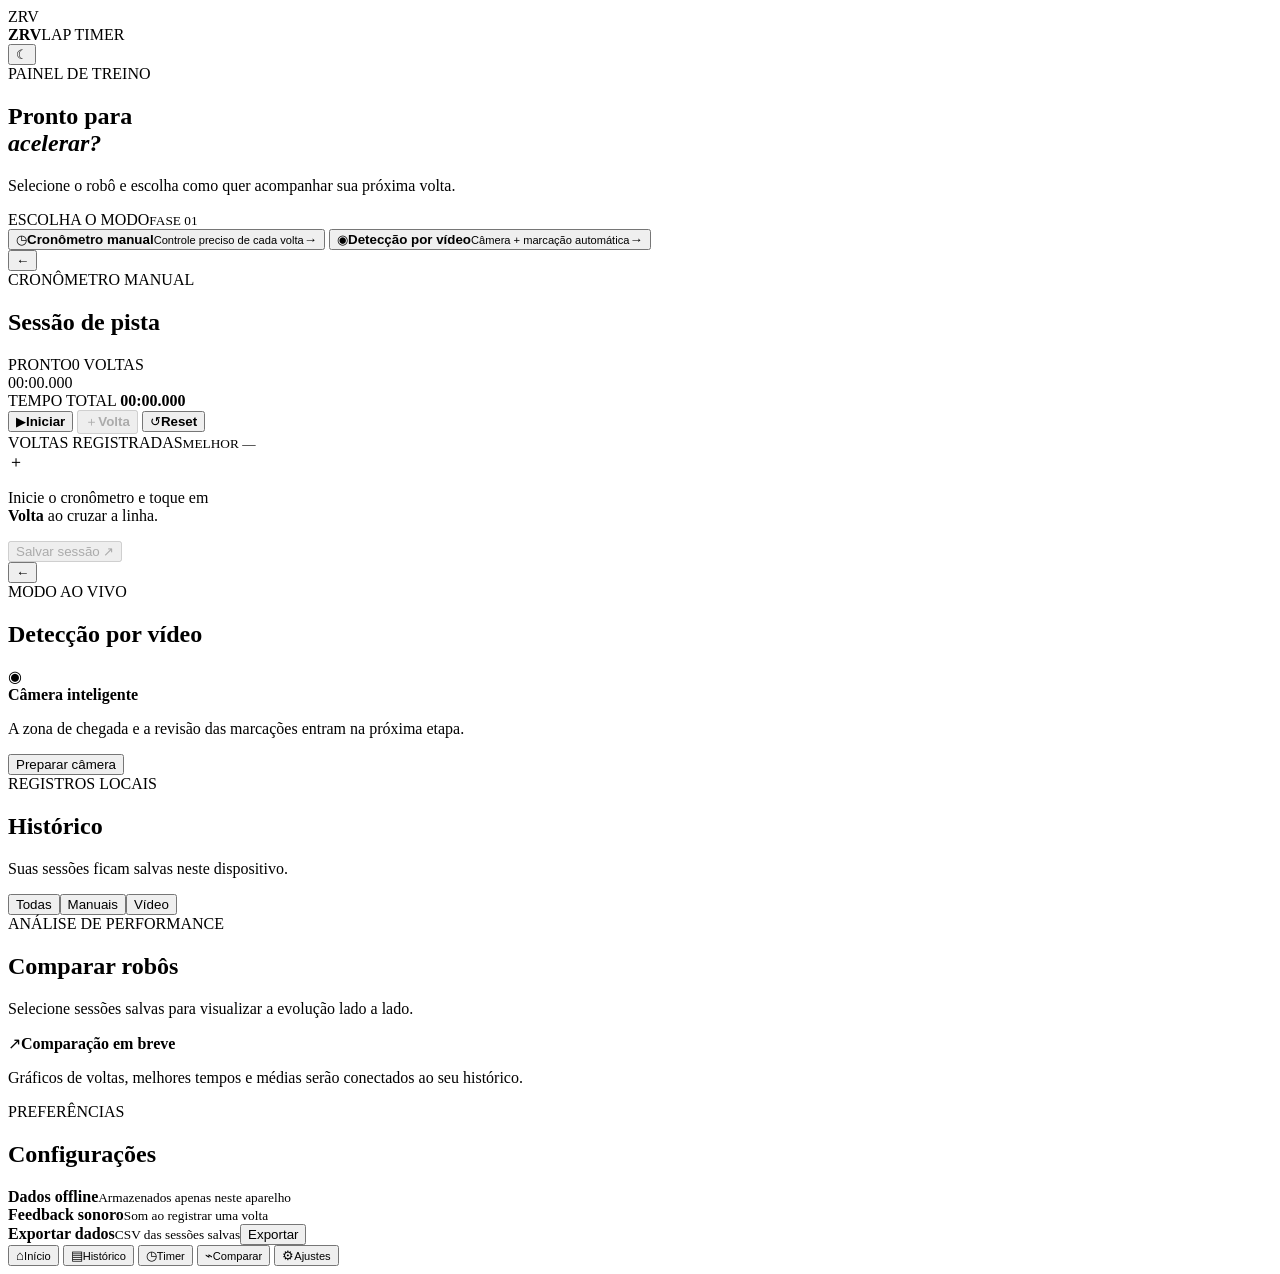
==== index.html @ 2694ff8b "Add ZRV Lap Timer PWA: index.html" ====
<!doctype html>
<html lang="pt-BR">
<head>
  <meta charset="UTF-8" />
  <meta name="viewport" content="width=device-width, initial-scale=1, viewport-fit=cover" />
  <meta name="theme-color" content="#090d16" />
  <meta name="description" content="Cronômetro e análise de voltas para os robôs Zhort, Rios e Vendra." />
  <link rel="manifest" href="manifest.webmanifest" />
  <link rel="icon" href="assets/icon.svg" type="image/svg+xml" />
  <link rel="stylesheet" href="styles.css" />
  <title>ZRV Lap Timer</title>
</head>
<body>
  <div class="app-shell">
    <header class="topbar">
      <div class="brand-mark" aria-hidden="true"><span>Z</span><span>R</span><span>V</span></div>
      <div class="brand-copy"><strong>ZRV</strong><span>LAP TIMER</span></div>
      <button class="icon-button" id="install-button" type="button" hidden aria-label="Instalar aplicativo">⇩</button>
      <button class="icon-button" id="theme-button" type="button" aria-label="Alternar tema">☾</button>
    </header>

    <main id="app-main">
      <section class="screen active" data-screen="home" aria-labelledby="home-title">
        <div class="eyebrow">PAINEL DE TREINO <span class="live-dot"></span></div>
        <h1 id="home-title">Pronto para<br><em>acelerar?</em></h1>
        <p class="lede">Selecione o robô e escolha como quer acompanhar sua próxima volta.</p>

        <div class="robot-grid" id="robot-selector" aria-label="Selecionar robô"></div>

        <div class="section-heading"><span>ESCOLHA O MODO</span><small>FASE 01</small></div>
        <div class="mode-list">
          <button class="mode-card primary" data-go="manual" type="button">
            <span class="mode-icon">◷</span><span><strong>Cronômetro manual</strong><small>Controle preciso de cada volta</small></span><b>→</b>
          </button>
          <button class="mode-card" data-go="video" type="button">
            <span class="mode-icon">◉</span><span><strong>Detecção por vídeo</strong><small>Câmera + marcação automática</small></span><b>→</b>
          </button>
        </div>
        <div class="quick-stats" id="home-stats"></div>
      </section>

      <section class="screen" data-screen="manual" aria-labelledby="manual-title">
        <div class="screen-heading"><button class="back-button" data-go="home" type="button">←</button><div><div class="eyebrow">CRONÔMETRO MANUAL</div><h2 id="manual-title">Sessão de pista</h2></div></div>
        <div class="selected-robot-pill" id="manual-robot-pill"></div>
        <div class="timer-card">
          <div class="timer-label"><span class="status-indicator" id="timer-status-dot"></span><span id="timer-status">PRONTO</span><span class="timer-lap-count" id="timer-lap-count">0 VOLTAS</span></div>
          <div class="timer-display" id="timer-display">00:00<span>.000</span></div>
          <div class="timer-subline">TEMPO TOTAL <strong id="timer-total">00:00.000</strong></div>
        </div>
        <div class="timer-controls">
          <button class="control-button main-action" id="start-pause" type="button"><span>▶</span><strong>Iniciar</strong></button>
          <button class="control-button lap-action" id="lap-button" type="button" disabled><span>＋</span><strong>Volta</strong></button>
          <button class="control-button reset-action" id="reset-button" type="button"><span>↺</span><strong>Reset</strong></button>
        </div>
        <div class="section-heading laps-heading"><span>VOLTAS REGISTRADAS</span><small id="laps-best">MELHOR —</small></div>
        <div class="laps-list" id="laps-list"><div class="empty-state"><span>＋</span><p>Inicie o cronômetro e toque em<br><strong>Volta</strong> ao cruzar a linha.</p></div></div>
        <button class="save-session-button" id="save-session-button" type="button" disabled>Salvar sessão <span>↗</span></button>
      </section>

      <section class="screen" data-screen="video" aria-labelledby="video-title">
        <div class="screen-heading"><button class="back-button" data-go="home" type="button">←</button><div><div class="eyebrow">MODO AO VIVO</div><h2 id="video-title">Detecção por vídeo</h2></div></div>
        <div class="selected-robot-pill" id="video-robot-pill"></div>
        <div class="video-placeholder"><div class="camera-orbit">◉</div><strong>Câmera inteligente</strong><p>A zona de chegada e a revisão das marcações entram na próxima etapa.</p><button class="outline-button" type="button" data-toast="O acesso à câmera será habilitado na próxima etapa.">Preparar câmera</button></div>
      </section>

      <section class="screen" data-screen="history" aria-labelledby="history-title">
        <div class="eyebrow">REGISTROS LOCAIS</div><h2 id="history-title">Histórico</h2><p class="lede">Suas sessões ficam salvas neste dispositivo.</p>
        <div class="filters"><button class="filter active" type="button">Todas</button><button class="filter" type="button">Manuais</button><button class="filter" type="button">Vídeo</button></div>
        <div id="history-list" class="history-list"></div>
      </section>

      <section class="screen" data-screen="compare" aria-labelledby="compare-title">
        <div class="eyebrow">ANÁLISE DE PERFORMANCE</div><h2 id="compare-title">Comparar robôs</h2><p class="lede">Selecione sessões salvas para visualizar a evolução lado a lado.</p>
        <div class="coming-card"><span>↗</span><strong>Comparação em breve</strong><p>Gráficos de voltas, melhores tempos e médias serão conectados ao seu histórico.</p></div>
      </section>

      <section class="screen" data-screen="settings" aria-labelledby="settings-title">
        <div class="eyebrow">PREFERÊNCIAS</div><h2 id="settings-title">Configurações</h2>
        <div class="settings-list"><div><strong>Dados offline</strong><small>Armazenados apenas neste aparelho</small><span class="toggle on"></span></div><div><strong>Feedback sonoro</strong><small>Som ao registrar uma volta</small><span class="toggle on" id="sound-toggle"></span></div><div><strong>Exportar dados</strong><small>CSV das sessões salvas</small><button class="small-button" id="export-all" type="button">Exportar</button></div></div>
      </section>
    </main>

    <nav class="bottom-nav" aria-label="Navegação principal">
      <button class="nav-item active" data-go="home" type="button"><span>⌂</span><small>Início</small></button>
      <button class="nav-item" data-go="history" type="button"><span>▤</span><small>Histórico</small></button>
      <button class="nav-item central" data-go="manual" type="button"><span>◷</span><small>Timer</small></button>
      <button class="nav-item" data-go="compare" type="button"><span>⌁</span><small>Comparar</small></button>
      <button class="nav-item" data-go="settings" type="button"><span>⚙</span><small>Ajustes</small></button>
    </nav>
  </div>
  <div class="toast" id="toast" role="status" aria-live="polite"></div>
  <script src="app.js" defer></script>
</body>
</html>
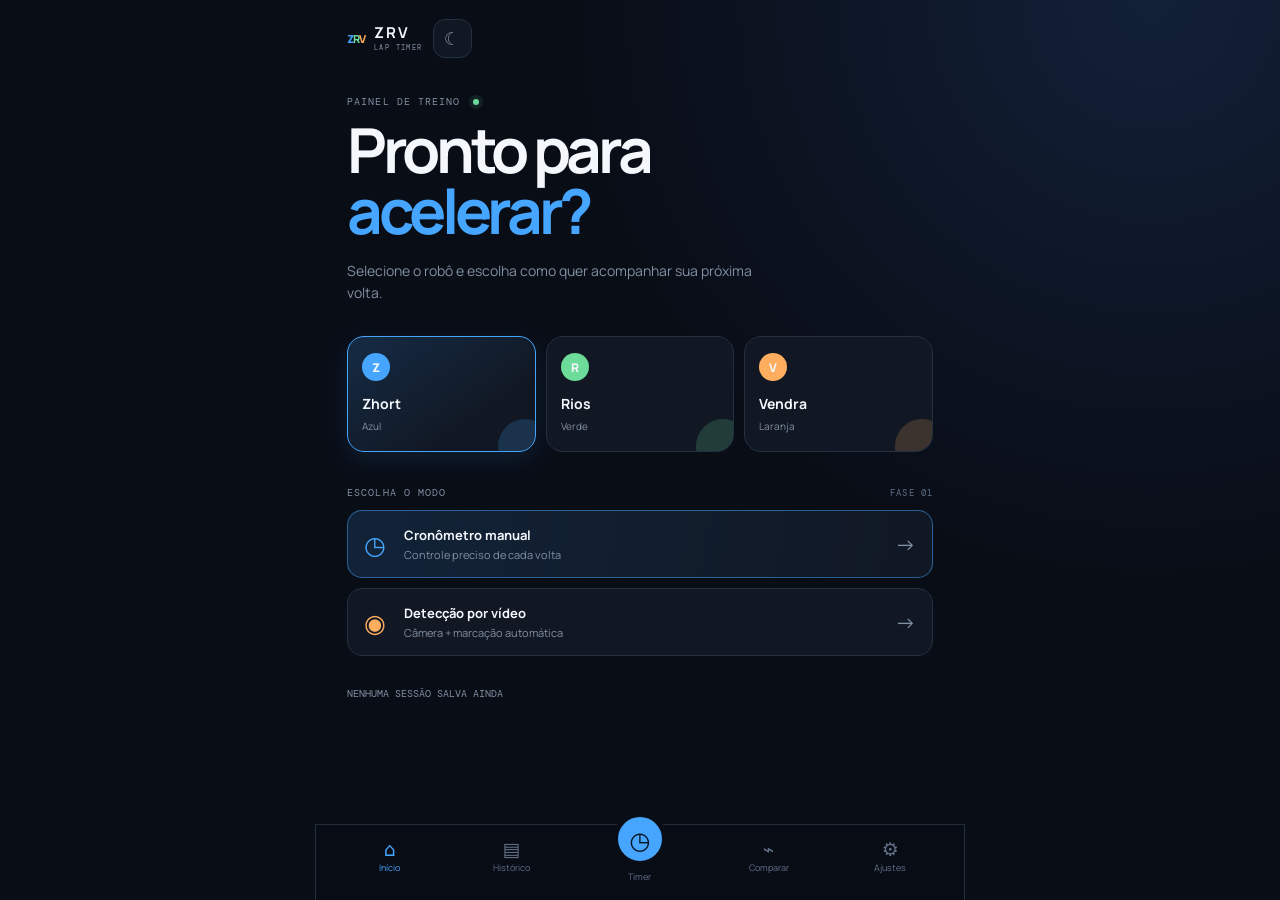
==== commit a959f3e3: "Fix comparison charts, controls and camera detection: index.html" ====
--- a/index.html
+++ b/index.html
@@ -60,18 +60,33 @@
       <section class="screen" data-screen="video" aria-labelledby="video-title">
         <div class="screen-heading"><button class="back-button" data-go="home" type="button">←</button><div><div class="eyebrow">MODO AO VIVO</div><h2 id="video-title">Detecção por vídeo</h2></div></div>
         <div class="selected-robot-pill" id="video-robot-pill"></div>
-        <div class="video-placeholder"><div class="camera-orbit">◉</div><strong>Câmera inteligente</strong><p>A zona de chegada e a revisão das marcações entram na próxima etapa.</p><button class="outline-button" type="button" data-toast="O acesso à câmera será habilitado na próxima etapa.">Preparar câmera</button></div>
+        <div class="video-panel">
+          <div class="camera-frame" id="camera-frame">
+            <video id="camera-video" autoplay muted playsinline></video>
+            <canvas id="camera-overlay"></canvas>
+            <div class="camera-empty" id="camera-empty"><span>◉</span><strong>Câmera desligada</strong><small>Use a câmera traseira e enquadre a linha de chegada.</small></div>
+            <div class="video-hud"><span id="video-state">PRONTO</span><strong id="video-total">00:00.000</strong><small><b id="video-lap-number">0</b> VOLTAS · ATUAL <b id="video-current-lap">00:00.000</b></small></div>
+          </div>
+          <div class="video-actions"><button class="outline-button" id="camera-button" type="button">Abrir câmera</button><button class="outline-button" id="flip-camera" type="button" disabled>⇄ Trocar</button></div>
+          <div class="video-settings"><label>Zona de chegada <span id="finish-position">50%</span></label><input id="finish-line" type="range" min="15" max="85" value="50" /><small>Toque no vídeo para posicionar a linha. A detecção usa a mudança de movimento nessa faixa.</small></div>
+          <div class="video-actions main-video-actions"><button class="control-button main-action" id="video-start" type="button" disabled><span>●</span><strong>Iniciar detecção</strong></button><button class="control-button lap-action" id="video-manual-lap" type="button" disabled><span>＋</span><strong>Registrar volta</strong></button><button class="control-button reset-action" id="video-stop" type="button" disabled><span>■</span><strong>Parar</strong></button></div>
+          <p class="camera-help" id="camera-help">Abra a câmera, posicione a faixa de chegada e inicie a detecção. O botão manual continua disponível como segurança.</p>
+          <div class="recording-review" id="recording-review" hidden><video id="recorded-video" controls playsinline></video><div><strong>Revisar gravação</strong><small>Use a barra do vídeo para conferir o momento de cada volta.</small></div></div>
+        </div>
       </section>
 
       <section class="screen" data-screen="history" aria-labelledby="history-title">
         <div class="eyebrow">REGISTROS LOCAIS</div><h2 id="history-title">Histórico</h2><p class="lede">Suas sessões ficam salvas neste dispositivo.</p>
-        <div class="filters"><button class="filter active" type="button">Todas</button><button class="filter" type="button">Manuais</button><button class="filter" type="button">Vídeo</button></div>
+        <div class="filters"><button class="filter active" data-filter="all" type="button">Todas</button><button class="filter" data-filter="manual" type="button">Manuais</button><button class="filter" data-filter="video" type="button">Vídeo</button></div>
         <div id="history-list" class="history-list"></div>
       </section>
 
       <section class="screen" data-screen="compare" aria-labelledby="compare-title">
         <div class="eyebrow">ANÁLISE DE PERFORMANCE</div><h2 id="compare-title">Comparar robôs</h2><p class="lede">Selecione sessões salvas para visualizar a evolução lado a lado.</p>
-        <div class="coming-card"><span>↗</span><strong>Comparação em breve</strong><p>Gráficos de voltas, melhores tempos e médias serão conectados ao seu histórico.</p></div>
+        <div class="compare-selectors" id="compare-selectors"></div>
+        <div class="chart-card"><div class="chart-title"><strong>Tempo por volta</strong><small>MENOR É MELHOR · em segundos</small></div><canvas id="lap-chart" height="220"></canvas><div class="chart-legend" id="lap-legend"></div></div>
+        <div class="chart-card"><div class="chart-title"><strong>Melhor volta</strong><small>comparação direta</small></div><canvas id="best-chart" height="190"></canvas></div>
+        <div class="comparison-table-wrap"><div class="chart-title"><strong>Resumo da sessão</strong><small>métricas principais</small></div><div id="compare-table"></div></div>
       </section>
 
       <section class="screen" data-screen="settings" aria-labelledby="settings-title">
--- a/styles.css
+++ b/styles.css
@@ -0,0 +1,4 @@
+@import url('https://fonts.googleapis.com/css2?family=DM+Mono:wght@400;500&family=Manrope:wght@400;600;700;800&display=swap');
+:root{--bg:#090d16;--surface:#111824;--surface-2:#172231;--text:#f4f7fb;--muted:#8290a3;--line:#233143;--accent:#46a5ff;--accent-rgb:70,165,255;--danger:#ff6070;--nav:rgba(9,13,22,.9);font-family:Manrope,system-ui,sans-serif;color:var(--text);background:var(--bg)}
+*{box-sizing:border-box}body{margin:0;background:radial-gradient(circle at 90% 0%,#122038 0,#090d16 36rem);min-height:100vh}button{font:inherit;color:inherit;border:0;cursor:pointer}button:focus-visible{outline:2px solid var(--accent);outline-offset:3px}.app-shell{max-width:650px;margin:auto;min-height:100vh;padding:0 20px 100px}.topbar{height:76px;display:flex;align-items:center;gap:10px}.brand-mark{display:flex;gap:1px;color:#fff;font-weight:800;font-size:11px;letter-spacing:-2px}.brand-mark span:first-child{color:#46a5ff}.brand-mark span:nth-child(2){color:#6ddb9a}.brand-mark span:nth-child(3){color:#ffad5e}.brand-copy{display:flex;flex-direction:column;line-height:1}.brand-copy strong{font-size:15px;letter-spacing:.14em}.brand-copy span{font-family:'DM Mono';color:var(--muted);font-size:7px;letter-spacing:.2em;margin-top:4px}.icon-button{margin-left:auto;background:var(--surface);border:1px solid var(--line);border-radius:12px;width:39px;height:39px;color:var(--muted);font-size:18px}.icon-button+ .icon-button{margin-left:0}.screen{display:none;padding-top:19px;animation:appear .28s ease}.screen.active{display:block}@keyframes appear{from{opacity:0;transform:translateY(5px)}to{opacity:1;transform:none}}h1,h2,p{margin-top:0}h1{font-size:clamp(39px,11vw,62px);letter-spacing:-.07em;line-height:.98;margin:12px 0 18px}h1 em{font-style:normal;color:var(--accent)}h2{font-size:31px;letter-spacing:-.06em;margin:5px 0 0}.lede{font-size:14px;line-height:1.6;color:var(--muted);max-width:420px}.eyebrow,.section-heading,.timer-label{font-family:'DM Mono',monospace;letter-spacing:.11em;font-size:10px;color:var(--muted)}.live-dot{display:inline-block;width:6px;height:6px;background:#6ddb9a;border-radius:50%;box-shadow:0 0 0 4px rgba(109,219,154,.1);margin-left:5px}.robot-grid{display:grid;grid-template-columns:repeat(3,1fr);gap:10px;margin:32px 0 34px}.robot-card{background:var(--surface);border:1px solid var(--line);border-radius:17px;min-height:108px;text-align:left;padding:16px 14px;transition:.2s;position:relative;overflow:hidden}.robot-card.selected{border-color:var(--robot);background:linear-gradient(145deg,rgba(var(--robot-rgb),.2),var(--surface) 70%);box-shadow:0 7px 24px rgba(var(--robot-rgb),.12)}.robot-card:after{content:'';position:absolute;width:54px;height:54px;border-radius:50%;right:-17px;bottom:-22px;background:var(--robot);opacity:.18}.robot-orb{width:28px;height:28px;border-radius:50%;background:var(--robot);display:flex;align-items:center;justify-content:center;font-weight:800;font-size:12px;margin-bottom:13px}.robot-card strong{font-size:14px;display:block}.robot-card small{color:var(--muted);font-size:10px}.section-heading{display:flex;justify-content:space-between;align-items:center;margin-bottom:11px}.section-heading small{color:#607086;font-size:9px}.mode-list{display:grid;gap:10px}.mode-card{display:flex;align-items:center;text-align:left;gap:13px;padding:15px 16px;background:var(--surface);border:1px solid var(--line);border-radius:15px}.mode-card.primary{border-color:rgba(70,165,255,.5);background:linear-gradient(100deg,rgba(70,165,255,.15),var(--surface))}.mode-icon{font-size:25px;width:27px;color:var(--accent)}.mode-card:nth-child(2) .mode-icon{color:#ffad5e}.mode-card span:nth-child(2){display:flex;flex-direction:column;gap:3px;flex:1}.mode-card strong{font-size:13px}.mode-card small{color:var(--muted);font-size:11px}.mode-card b{font-size:21px;font-weight:400;color:var(--muted)}.quick-stats{margin-top:31px;color:var(--muted);font-family:'DM Mono';font-size:10px}.screen-heading{display:flex;align-items:center;gap:13px;margin-bottom:20px}.back-button{background:var(--surface);border:1px solid var(--line);border-radius:11px;width:39px;height:39px;font-size:21px;color:var(--muted)}.selected-robot-pill{display:inline-flex;align-items:center;gap:8px;padding:7px 11px;border-radius:99px;background:rgba(var(--accent-rgb),.12);color:var(--accent);font-size:11px;font-weight:700;margin-bottom:17px}.selected-robot-pill i{width:8px;height:8px;border-radius:50%;background:currentColor}.timer-card{background:linear-gradient(145deg,var(--surface-2),var(--surface));border:1px solid var(--line);border-radius:21px;padding:18px 20px 20px;box-shadow:0 18px 44px rgba(0,0,0,.18)}.timer-label{display:flex;align-items:center;gap:7px}.status-indicator{width:7px;height:7px;border-radius:50%;background:#66778c}.status-indicator.running{background:#6ddb9a;box-shadow:0 0 0 4px rgba(109,219,154,.12)}.timer-lap-count{margin-left:auto}.timer-display{font-family:'DM Mono',monospace;font-size:clamp(38px,12vw,73px);letter-spacing:-.09em;text-align:center;margin:25px 0 19px;white-space:nowrap}.timer-display span{font-size:.53em;color:var(--accent);letter-spacing:-.08em}.timer-subline{font-family:'DM Mono';font-size:9px;color:var(--muted);display:flex;justify-content:space-between}.timer-subline strong{color:var(--text);font-weight:400}.timer-controls{display:grid;grid-template-columns:1.35fr 1fr 1fr;gap:8px;margin:12px 0 29px}.control-button{height:66px;border-radius:14px;background:var(--surface);border:1px solid var(--line);display:flex;flex-direction:column;align-items:center;justify-content:center;gap:3px}.control-button span{font-size:20px}.control-button strong{font-size:11px}.main-action{background:var(--accent);color:#06111d;border-color:var(--accent)}.lap-action{color:#6ddb9a}.control-button:disabled{opacity:.4;cursor:not-allowed}.reset-action{color:var(--muted)}.laps-heading{margin-bottom:9px}.laps-list{display:grid;gap:7px;min-height:85px}.empty-state{text-align:center;color:var(--muted);font-size:11px;line-height:1.55;padding:20px;border:1px dashed var(--line);border-radius:14px}.empty-state span{display:block;color:var(--accent);font-size:20px}.empty-state p{margin:5px 0 0}.lap-row{display:flex;align-items:center;background:var(--surface);border-radius:12px;padding:12px 15px;font-family:'DM Mono';font-size:12px}.lap-row .lap-number{color:var(--muted);width:45px}.lap-row .lap-time{font-size:14px}.lap-row.best{border-left:2px solid #6ddb9a}.lap-row .best-label{margin-left:auto;color:#6ddb9a;font-size:9px}.save-session-button{width:100%;margin-top:17px;height:50px;border-radius:13px;background:transparent;border:1px solid var(--accent);color:var(--accent);font-weight:700;font-size:12px}.save-session-button:disabled{opacity:.35}.bottom-nav{position:fixed;z-index:4;bottom:0;left:50%;transform:translateX(-50%);max-width:650px;width:100%;height:76px;padding:10px 13px max(10px,env(safe-area-inset-bottom));background:var(--nav);backdrop-filter:blur(18px);border-top:1px solid rgba(50,65,84,.6);display:flex;justify-content:space-around}.nav-item{background:none;color:#637188;display:flex;flex-direction:column;align-items:center;gap:5px;min-width:52px}.nav-item span{font-size:19px;height:20px}.nav-item small{font-size:9px}.nav-item.active{color:var(--accent)}.nav-item.central span{background:var(--accent);color:#07121d;width:44px;height:44px;border-radius:50%;display:flex;align-items:center;justify-content:center;font-size:24px;margin-top:-24px;border:5px solid var(--bg);box-sizing:content-box}.nav-item.central small{margin-top:-1px}.video-placeholder,.coming-card{border:1px dashed var(--line);border-radius:20px;text-align:center;padding:50px 24px;color:var(--muted)}.camera-orbit{font-size:42px;color:#ffad5e;margin-bottom:18px}.video-placeholder strong,.coming-card strong{color:var(--text);display:block;font-size:17px}.video-placeholder p,.coming-card p{font-size:12px;line-height:1.6}.outline-button,.small-button{background:transparent;border:1px solid var(--line);border-radius:10px;padding:10px 14px;font-size:11px;color:var(--text)}.filters{display:flex;gap:7px;margin:24px 0 15px}.filter{background:var(--surface);color:var(--muted);border:1px solid var(--line);border-radius:99px;padding:8px 13px;font-size:11px}.filter.active{background:rgba(70,165,255,.15);border-color:var(--accent);color:var(--accent)}.history-list{display:grid;gap:9px}.history-card{background:var(--surface);border:1px solid var(--line);border-radius:14px;padding:14px}.history-card header{display:flex;justify-content:space-between}.history-card strong{font-size:13px}.history-card small{color:var(--muted);font-size:10px}.history-meta{color:var(--muted);font-family:'DM Mono';font-size:10px;margin-top:12px}.history-actions{display:flex;gap:8px;margin-top:12px}.history-actions button{background:var(--surface-2);color:var(--muted);border-radius:8px;padding:7px 9px;font-size:10px}.settings-list{margin-top:24px;display:grid;gap:9px}.settings-list>div{background:var(--surface);border:1px solid var(--line);padding:16px;border-radius:14px;display:flex;align-items:center;gap:12px}.settings-list strong{display:block;font-size:12px}.settings-list small{display:block;color:var(--muted);font-size:10px;margin-top:4px;flex:1}.toggle{width:34px;height:19px;background:#344155;border-radius:99px;position:relative}.toggle:after{content:'';position:absolute;width:15px;height:15px;top:2px;left:2px;background:#fff;border-radius:50%}.toggle.on{background:var(--accent)}.toggle.on:after{left:17px}.toast{position:fixed;z-index:10;bottom:90px;left:50%;transform:translate(-50%,15px);background:#ecf4ff;color:#0c1828;padding:12px 16px;border-radius:10px;font-size:12px;opacity:0;pointer-events:none;transition:.25s;white-space:nowrap}.toast.show{opacity:1;transform:translate(-50%,0)}body.light{--bg:#f4f7fb;--surface:#fff;--surface-2:#edf3f9;--text:#132033;--muted:#637188;--line:#d8e1ec;--nav:rgba(244,247,251,.9)}@media(min-width:650px){.app-shell{padding-left:32px;padding-right:32px}.bottom-nav{border-left:1px solid var(--line);border-right:1px solid var(--line)}}
+
